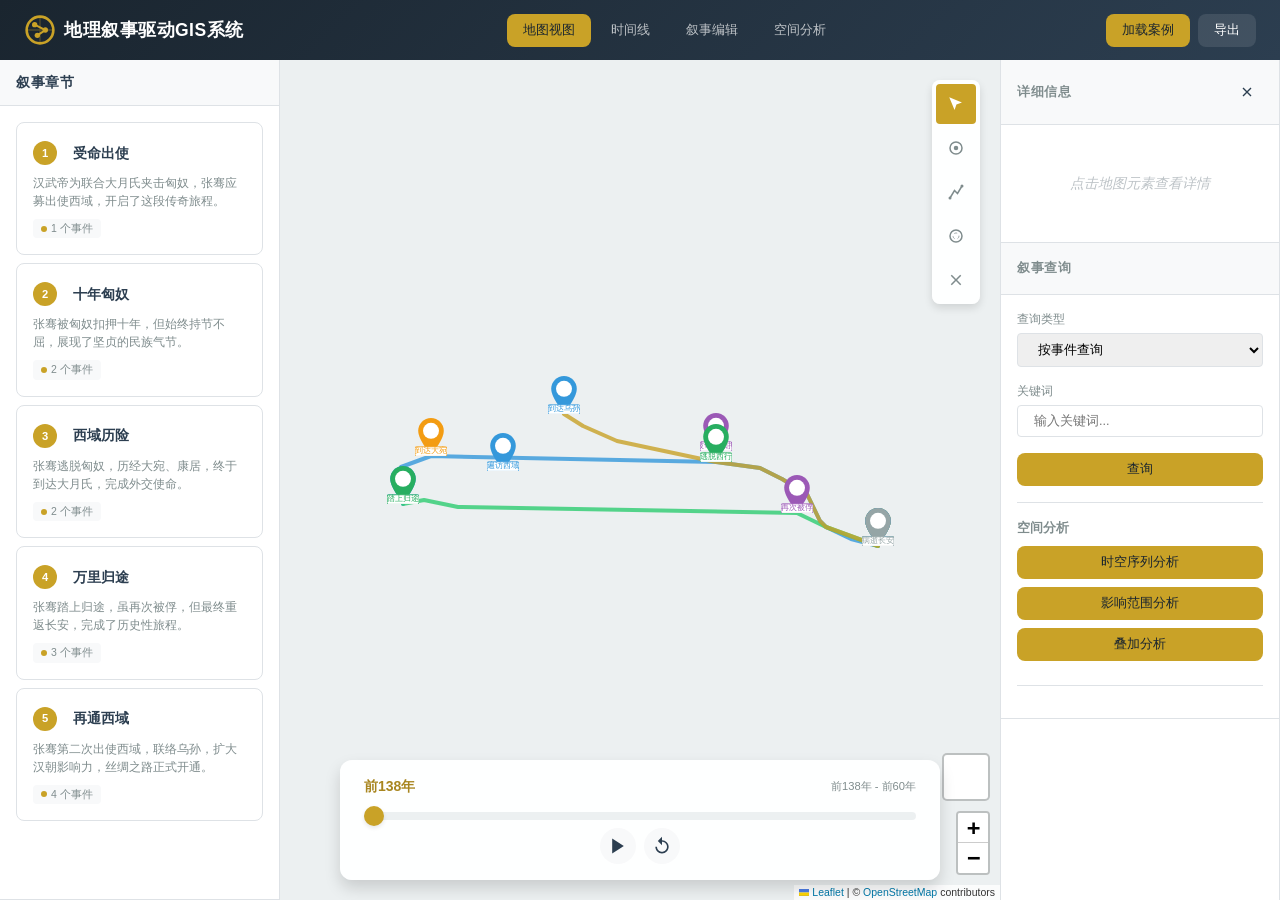
==== webgis/index.html @ 1bc46009 "Add files via upload" ====
<!DOCTYPE html>
<html lang="zh-CN">
<head>
    <meta charset="UTF-8">
    <meta name="viewport" content="width=device-width, initial-scale=1.0">
    <title>地理叙事驱动GIS系统 - 张骞出使西域</title>

    <!-- Leaflet CSS -->
    <link rel="stylesheet" href="lib/leaflet.css" />
    <link rel="stylesheet" href="https://unpkg.com/leaflet@1.9.4/dist/leaflet.css" onerror="this.onerror=null;this.href='lib/leaflet.css'" />

    <!-- 自定义样式 -->
    <link rel="stylesheet" href="css/main.css">
    <link rel="stylesheet" href="css/map.css">
    <link rel="stylesheet" href="css/timeline.css">
    <link rel="stylesheet" href="css/narrative.css">
</head>
<body>
    <!-- 顶部导航栏 -->
    <header class="header">
        <div class="logo">
            <svg class="logo-icon" viewBox="0 0 24 24" width="32" height="32">
                <circle cx="12" cy="12" r="10" fill="none" stroke="currentColor" stroke-width="2"/>
                <path d="M12 2 L12 22 M2 12 L22 12" stroke="currentColor" stroke-width="1" opacity="0.3"/>
                <circle cx="8" cy="8" r="2" fill="currentColor"/>
                <circle cx="16" cy="12" r="2" fill="currentColor"/>
                <circle cx="10" cy="16" r="2" fill="currentColor"/>
                <path d="M8 8 L16 12 L10 16" stroke="currentColor" stroke-width="1.5" fill="none"/>
            </svg>
            <h1>地理叙事驱动GIS系统</h1>
        </div>
        <nav class="nav-tabs">
            <button class="nav-tab active" data-view="map">地图视图</button>
            <button class="nav-tab" data-view="timeline">时间线</button>
            <button class="nav-tab" data-view="narrative">叙事编辑</button>
            <button class="nav-tab" data-view="analysis">空间分析</button>
        </nav>
        <div class="header-actions">
            <button id="btn-load-case" class="btn btn-primary">加载案例</button>
            <button id="btn-export" class="btn btn-secondary">导出</button>
        </div>
    </header>

    <!-- 主内容区 -->
    <main class="main-container">
        <!-- 左侧面板 - 仅显示章节 -->
        <aside class="sidebar sidebar-left" id="sidebar-left">
            <div class="panel chapter-panel">
                <div class="panel-header">
                    <h3>叙事章节</h3>
                </div>
                <div class="panel-body chapter-list-container">
                    <div id="chapter-list" class="chapter-list">
                        <!-- 章节列表将由JS动态生成 -->
                    </div>
                </div>
            </div>
        </aside>

        <!-- 中心 - 地图区域 -->
        <section class="map-container" id="map-container">
            <div id="map" class="map"></div>

            <!-- 时间滑块 -->
            <div class="time-slider-container" id="time-slider-container">
                <div class="time-slider-header">
                    <span class="time-label" id="time-current">前138年</span>
                    <span class="time-range">前138年 - 前60年</span>
                </div>
                <input type="range" id="time-slider" class="time-slider" min="0" max="100" value="0">
                <div class="time-controls">
                    <button id="btn-play" class="btn-icon" title="播放动画">
                        <svg viewBox="0 0 24 24" width="20" height="20">
                            <polygon points="5,3 19,12 5,21" fill="currentColor"/>
                        </svg>
                    </button>
                    <button id="btn-pause" class="btn-icon" title="暂停" style="display:none;">
                        <svg viewBox="0 0 24 24" width="20" height="20">
                            <rect x="6" y="4" width="4" height="16" fill="currentColor"/>
                            <rect x="14" y="4" width="4" height="16" fill="currentColor"/>
                        </svg>
                    </button>
                    <button id="btn-reset" class="btn-icon" title="重置">
                        <svg viewBox="0 0 24 24" width="20" height="20">
                            <path d="M12 5V1L7 6l5 5V7c3.31 0 6 2.69 6 6s-2.69 6-6 6-6-2.69-6-6H4c0 4.42 3.58 8 8 8s8-3.58 8-8-3.58-8-8-8z" fill="currentColor"/>
                        </svg>
                    </button>
                </div>
            </div>

            <!-- 地图工具栏 -->
            <div class="map-toolbar" id="map-toolbar">
                <button class="btn-tool active" data-tool="select" title="选择">
                    <svg viewBox="0 0 24 24" width="18" height="18">
                        <path d="M3 3l7.07 16.97 2.51-7.39 7.39-2.51L3 3z" fill="currentColor"/>
                    </svg>
                </button>
                <button class="btn-tool" data-tool="point" title="添加事件点">
                    <svg viewBox="0 0 24 24" width="18" height="18">
                        <circle cx="12" cy="12" r="8" fill="none" stroke="currentColor" stroke-width="2"/>
                        <circle cx="12" cy="12" r="3" fill="currentColor"/>
                    </svg>
                </button>
                <button class="btn-tool" data-tool="line" title="绘制路线">
                    <svg viewBox="0 0 24 24" width="18" height="18">
                        <path d="M4 20 L10 10 L14 14 L20 4" stroke="currentColor" stroke-width="2" fill="none"/>
                        <circle cx="4" cy="20" r="2" fill="currentColor"/>
                        <circle cx="20" cy="4" r="2" fill="currentColor"/>
                    </svg>
                </button>
                <button class="btn-tool" data-tool="buffer" title="缓冲区分析">
                    <svg viewBox="0 0 24 24" width="18" height="18">
                        <circle cx="12" cy="12" r="8" fill="none" stroke="currentColor" stroke-width="2"/>
                        <circle cx="12" cy="12" r="4" fill="none" stroke="currentColor" stroke-width="1" stroke-dasharray="4"/>
                    </svg>
                </button>
                <button class="btn-tool" id="btn-clear-buffers" title="清除缓冲区">
                    <svg viewBox="0 0 24 24" width="18" height="18">
                        <path d="M19 6.41L17.59 5 12 10.59 6.41 5 5 6.41 10.59 12 5 17.59 6.41 19 12 13.41 17.59 19 19 17.59 13.41 12z" fill="currentColor"/>
                    </svg>
                </button>
            </div>
        </section>

        <!-- 右侧面板 - 详情/属性 -->
        <aside class="sidebar sidebar-right" id="sidebar-right">
            <div class="panel" id="detail-panel">
                <div class="panel-header">
                    <h3 id="detail-title">详细信息</h3>
                    <button class="btn-icon" id="btn-close-detail">
                        <svg viewBox="0 0 24 24" width="16" height="16">
                            <path d="M18 6L6 18M6 6l12 12" stroke="currentColor" stroke-width="2"/>
                        </svg>
                    </button>
                </div>
                <div class="panel-body">
                    <div id="detail-content" class="detail-content">
                        <p class="placeholder-text">点击地图元素查看详情</p>
                    </div>
                </div>
            </div>

            <div class="panel" id="query-panel">
                <div class="panel-header">
                    <h3>叙事查询</h3>
                </div>
                <div class="panel-body">
                    <div class="query-form">
                        <div class="form-group">
                            <label>查询类型</label>
                            <select id="query-type" class="form-control">
                                <option value="event">按事件查询</option>
                                <option value="role">按角色查询</option>
                                <option value="time">按时间查询</option>
                                <option value="location">按地点查询</option>
                            </select>
                        </div>
                        <div class="form-group">
                            <label>关键词</label>
                            <input type="text" id="query-keyword" class="form-control" placeholder="输入关键词...">
                        </div>
                        <button id="btn-query" class="btn btn-primary btn-block">查询</button>
                    </div>

                    <div class="analysis-section">
                        <h4>空间分析</h4>
                        <button id="btn-spatiotemporal" class="btn btn-primary btn-block">时空序列分析</button>
                        <button id="btn-influence" class="btn btn-primary btn-block">影响范围分析</button>
                        <button id="btn-overlay" class="btn btn-primary btn-block">叠加分析</button>
                    </div>

                    <div id="query-results" class="query-results">
                        <!-- 查询结果将在这里显示 -->
                    </div>
                </div>
            </div>
        </aside>
    </main>

    <!-- 模态框 - 案例选择 -->
    <div class="modal" id="modal-case" style="display:none;">
        <div class="modal-overlay"></div>
        <div class="modal-content">
            <div class="modal-header">
                <h3>选择叙事案例</h3>
                <button class="btn-icon modal-close">&times;</button>
            </div>
            <div class="modal-body">
                <div class="case-list">
                    <div class="case-card" data-case="zhangqian">
                        <div class="case-icon">
                            <svg viewBox="0 0 64 64" width="64" height="64">
                                <circle cx="32" cy="32" r="28" fill="none" stroke="#c9a227" stroke-width="2"/>
                                <path d="M20 32 Q32 20 44 32 Q32 44 20 32" fill="none" stroke="#c9a227" stroke-width="2"/>
                                <circle cx="20" cy="32" r="4" fill="#c9a227"/>
                                <circle cx="44" cy="32" r="4" fill="#c9a227"/>
                                <path d="M20 32 L44 32" stroke="#c9a227" stroke-width="1.5" stroke-dasharray="4"/>
                            </svg>
                        </div>
                        <h4>张骞出使西域</h4>
                        <p>丝绸之路的开拓者，横跨欧亚的外交壮举</p>
                        <span class="case-time">前138年 - 前60年</span>
                    </div>
                    <div class="case-card" data-case="battle">
                        <div class="case-icon">
                            <svg viewBox="0 0 64 64" width="64" height="64">
                                <circle cx="32" cy="32" r="28" fill="none" stroke="#e74c3c" stroke-width="2"/>
                                <path d="M24 24 L40 40 M40 24 L24 40" stroke="#e74c3c" stroke-width="3"/>
                                <circle cx="32" cy="32" r="8" fill="none" stroke="#e74c3c" stroke-width="2"/>
                            </svg>
                        </div>
                        <h4>街亭之战</h4>
                        <p>三国时期关键战役，诸葛亮北伐的转折点</p>
                        <span class="case-time">228年</span>
                    </div>
                    <div class="case-card" data-case="poets">
                        <div class="case-icon">
                            <svg viewBox="0 0 64 64" width="64" height="64">
                                <circle cx="32" cy="32" r="28" fill="none" stroke="#3498db" stroke-width="2"/>
                                <path d="M20 44 Q32 20 44 44" fill="none" stroke="#3498db" stroke-width="2"/>
                                <circle cx="20" cy="44" r="4" fill="#3498db"/>
                                <circle cx="32" cy="20" r="4" fill="#3498db"/>
                                <circle cx="44" cy="44" r="4" fill="#3498db"/>
                            </svg>
                        </div>
                        <h4>诗人轨迹</h4>
                        <p>李白、白居易的人生旅程与创作地图</p>
                        <span class="case-time">唐代</span>
                    </div>
                </div>
            </div>
        </div>
    </div>

    <!-- 模态框 - 事件编辑 -->
    <div class="modal" id="modal-event" style="display:none;">
        <div class="modal-overlay"></div>
        <div class="modal-content">
            <div class="modal-header">
                <h3 id="event-modal-title">编辑事件</h3>
                <button class="btn-icon modal-close">&times;</button>
            </div>
            <div class="modal-body">
                <form id="event-form">
                    <input type="hidden" id="event-id">
                    <div class="form-group">
                        <label>事件名称 *</label>
                        <input type="text" id="event-name" class="form-control" required>
                    </div>
                    <div class="form-row">
                        <div class="form-group">
                            <label>开始时间</label>
                            <input type="text" id="event-time-start" class="form-control" placeholder="如：前138年">
                        </div>
                        <div class="form-group">
                            <label>结束时间</label>
                            <input type="text" id="event-time-end" class="form-control" placeholder="如：前129年">
                        </div>
                    </div>
                    <div class="form-group">
                        <label>地点名称</label>
                        <input type="text" id="event-location-name" class="form-control" placeholder="如：长安">
                    </div>
                    <div class="form-row">
                        <div class="form-group">
                            <label>经度</label>
                            <input type="number" id="event-lng" class="form-control" step="0.0001">
                        </div>
                        <div class="form-group">
                            <label>纬度</label>
                            <input type="number" id="event-lat" class="form-control" step="0.0001">
                        </div>
                    </div>
                    <div class="form-group">
                        <label>事件类型</label>
                        <select id="event-type" class="form-control">
                            <option value="departure">出发</option>
                            <option value="battle">战役</option>
                            <option value="diplomacy">外交</option>
                            <option value="captivity">扣押</option>
                            <option value="arrival">到达</option>
                            <option value="other">其他</option>
                        </select>
                    </div>
                    <div class="form-group">
                        <label>描述</label>
                        <textarea id="event-description" class="form-control" rows="3"></textarea>
                    </div>
                    <div class="form-group">
                        <label>关联角色</label>
                        <div id="event-roles" class="checkbox-group">
                            <!-- 角色复选框将动态生成 -->
                        </div>
                    </div>
                    <div class="form-actions">
                        <button type="button" class="btn btn-secondary modal-close">取消</button>
                        <button type="submit" class="btn btn-primary">保存</button>
                    </div>
                </form>
            </div>
        </div>
    </div>

    <!-- Leaflet JS -->
    <script src="lib/leaflet.js"></script>
    <script src="https://unpkg.com/leaflet@1.9.4/dist/leaflet.js" onerror="this.onerror=null;this.src='lib/leaflet.js'"></script>

    <!-- 应用脚本 -->
    <script src="js/data-model.js"></script>
    <script src="js/svg-symbols.js"></script>
    <script src="js/map.js"></script>
    <script src="js/timeline.js"></script>
    <script src="js/narrative.js"></script>
    <script src="js/spatial-analysis.js"></script>
    <script src="js/case-zhangqian.js"></script>
    <script src="js/app.js"></script>
</body>
</html>
---- webgis/lib/leaflet.css ----
/* required styles */

.leaflet-pane,
.leaflet-tile,
.leaflet-marker-icon,
.leaflet-marker-shadow,
.leaflet-tile-container,
.leaflet-pane > svg,
.leaflet-pane > canvas,
.leaflet-zoom-box,
.leaflet-image-layer,
.leaflet-layer {
	position: absolute;
	left: 0;
	top: 0;
	}
.leaflet-container {
	overflow: hidden;
	}
.leaflet-tile,
.leaflet-marker-icon,
.leaflet-marker-shadow {
	-webkit-user-select: none;
	   -moz-user-select: none;
	        user-select: none;
	  -webkit-user-drag: none;
	}
/* Prevents IE11 from highlighting tiles in blue */
.leaflet-tile::selection {
	background: transparent;
}
/* Safari renders non-retina tile on retina better with this, but Chrome is worse */
.leaflet-safari .leaflet-tile {
	image-rendering: -webkit-optimize-contrast;
	}
/* hack that prevents hw layers "stretching" when loading new tiles */
.leaflet-safari .leaflet-tile-container {
	width: 1600px;
	height: 1600px;
	-webkit-transform-origin: 0 0;
	}
.leaflet-marker-icon,
.leaflet-marker-shadow {
	display: block;
	}
/* .leaflet-container svg: reset svg max-width decleration shipped in Joomla! (joomla.org) 3.x */
/* .leaflet-container img: map is broken in FF if you have max-width: 100% on tiles */
.leaflet-container .leaflet-overlay-pane svg {
	max-width: none !important;
	max-height: none !important;
	}
.leaflet-container .leaflet-marker-pane img,
.leaflet-container .leaflet-shadow-pane img,
.leaflet-container .leaflet-tile-pane img,
.leaflet-container img.leaflet-image-layer,
.leaflet-container .leaflet-tile {
	max-width: none !important;
	max-height: none !important;
	width: auto;
	padding: 0;
	}

.leaflet-container img.leaflet-tile {
	/* See: https://bugs.chromium.org/p/chromium/issues/detail?id=600120 */
	mix-blend-mode: plus-lighter;
}

.leaflet-container.leaflet-touch-zoom {
	-ms-touch-action: pan-x pan-y;
	touch-action: pan-x pan-y;
	}
.leaflet-container.leaflet-touch-drag {
	-ms-touch-action: pinch-zoom;
	/* Fallback for FF which doesn't support pinch-zoom */
	touch-action: none;
	touch-action: pinch-zoom;
}
.leaflet-container.leaflet-touch-drag.leaflet-touch-zoom {
	-ms-touch-action: none;
	touch-action: none;
}
.leaflet-container {
	-webkit-tap-highlight-color: transparent;
}
.leaflet-container a {
	-webkit-tap-highlight-color: rgba(51, 181, 229, 0.4);
}
.leaflet-tile {
	filter: inherit;
	visibility: hidden;
	}
.leaflet-tile-loaded {
	visibility: inherit;
	}
.leaflet-zoom-box {
	width: 0;
	height: 0;
	-moz-box-sizing: border-box;
	     box-sizing: border-box;
	z-index: 800;
	}
/* workaround for https://bugzilla.mozilla.org/show_bug.cgi?id=888319 */
.leaflet-overlay-pane svg {
	-moz-user-select: none;
	}

.leaflet-pane         { z-index: 400; }

.leaflet-tile-pane    { z-index: 200; }
.leaflet-overlay-pane { z-index: 400; }
.leaflet-shadow-pane  { z-index: 500; }
.leaflet-marker-pane  { z-index: 600; }
.leaflet-tooltip-pane   { z-index: 650; }
.leaflet-popup-pane   { z-index: 700; }

.leaflet-map-pane canvas { z-index: 100; }
.leaflet-map-pane svg    { z-index: 200; }

.leaflet-vml-shape {
	width: 1px;
	height: 1px;
	}
.lvml {
	behavior: url(#default#VML);
	display: inline-block;
	position: absolute;
	}


/* control positioning */

.leaflet-control {
	position: relative;
	z-index: 800;
	pointer-events: visiblePainted; /* IE 9-10 doesn't have auto */
	pointer-events: auto;
	}
.leaflet-top,
.leaflet-bottom {
	position: absolute;
	z-index: 1000;
	pointer-events: none;
	}
.leaflet-top {
	top: 0;
	}
.leaflet-right {
	right: 0;
	}
.leaflet-bottom {
	bottom: 0;
	}
.leaflet-left {
	left: 0;
	}
.leaflet-control {
	float: left;
	clear: both;
	}
.leaflet-right .leaflet-control {
	float: right;
	}
.leaflet-top .leaflet-control {
	margin-top: 10px;
	}
.leaflet-bottom .leaflet-control {
	margin-bottom: 10px;
	}
.leaflet-left .leaflet-control {
	margin-left: 10px;
	}
.leaflet-right .leaflet-control {
	margin-right: 10px;
	}


/* zoom and fade animations */

.leaflet-fade-anim .leaflet-popup {
	opacity: 0;
	-webkit-transition: opacity 0.2s linear;
	   -moz-transition: opacity 0.2s linear;
	        transition: opacity 0.2s linear;
	}
.leaflet-fade-anim .leaflet-map-pane .leaflet-popup {
	opacity: 1;
	}
.leaflet-zoom-animated {
	-webkit-transform-origin: 0 0;
	    -ms-transform-origin: 0 0;
	        transform-origin: 0 0;
	}
svg.leaflet-zoom-animated {
	will-change: transform;
}

.leaflet-zoom-anim .leaflet-zoom-animated {
	-webkit-transition: -webkit-transform 0.25s cubic-bezier(0,0,0.25,1);
	   -moz-transition:    -moz-transform 0.25s cubic-bezier(0,0,0.25,1);
	        transition:         transform 0.25s cubic-bezier(0,0,0.25,1);
	}
.leaflet-zoom-anim .leaflet-tile,
.leaflet-pan-anim .leaflet-tile {
	-webkit-transition: none;
	   -moz-transition: none;
	        transition: none;
	}

.leaflet-zoom-anim .leaflet-zoom-hide {
	visibility: hidden;
	}


/* cursors */

.leaflet-interactive {
	cursor: pointer;
	}
.leaflet-grab {
	cursor: -webkit-grab;
	cursor:    -moz-grab;
	cursor:         grab;
	}
.leaflet-crosshair,
.leaflet-crosshair .leaflet-interactive {
	cursor: crosshair;
	}
.leaflet-popup-pane,
.leaflet-control {
	cursor: auto;
	}
.leaflet-dragging .leaflet-grab,
.leaflet-dragging .leaflet-grab .leaflet-interactive,
.leaflet-dragging .leaflet-marker-draggable {
	cursor: move;
	cursor: -webkit-grabbing;
	cursor:    -moz-grabbing;
	cursor:         grabbing;
	}

/* marker & overlays interactivity */
.leaflet-marker-icon,
.leaflet-marker-shadow,
.leaflet-image-layer,
.leaflet-pane > svg path,
.leaflet-tile-container {
	pointer-events: none;
	}

.leaflet-marker-icon.leaflet-interactive,
.leaflet-image-layer.leaflet-interactive,
.leaflet-pane > svg path.leaflet-interactive,
svg.leaflet-image-layer.leaflet-interactive path {
	pointer-events: visiblePainted; /* IE 9-10 doesn't have auto */
	pointer-events: auto;
	}

/* visual tweaks */

.leaflet-container {
	background: #ddd;
	outline-offset: 1px;
	}
.leaflet-container a {
	color: #0078A8;
	}
.leaflet-zoom-box {
	border: 2px dotted #38f;
	background: rgba(255,255,255,0.5);
	}


/* general typography */
.leaflet-container {
	font-family: "Helvetica Neue", Arial, Helvetica, sans-serif;
	font-size: 12px;
	font-size: 0.75rem;
	line-height: 1.5;
	}


/* general toolbar styles */

.leaflet-bar {
	box-shadow: 0 1px 5px rgba(0,0,0,0.65);
	border-radius: 4px;
	}
.leaflet-bar a {
	background-color: #fff;
	border-bottom: 1px solid #ccc;
	width: 26px;
	height: 26px;
	line-height: 26px;
	display: block;
	text-align: center;
	text-decoration: none;
	color: black;
	}
.leaflet-bar a,
.leaflet-control-layers-toggle {
	background-position: 50% 50%;
	background-repeat: no-repeat;
	display: block;
	}
.leaflet-bar a:hover,
.leaflet-bar a:focus {
	background-color: #f4f4f4;
	}
.leaflet-bar a:first-child {
	border-top-left-radius: 4px;
	border-top-right-radius: 4px;
	}
.leaflet-bar a:last-child {
	border-bottom-left-radius: 4px;
	border-bottom-right-radius: 4px;
	border-bottom: none;
	}
.leaflet-bar a.leaflet-disabled {
	cursor: default;
	background-color: #f4f4f4;
	color: #bbb;
	}

.leaflet-touch .leaflet-bar a {
	width: 30px;
	height: 30px;
	line-height: 30px;
	}
.leaflet-touch .leaflet-bar a:first-child {
	border-top-left-radius: 2px;
	border-top-right-radius: 2px;
	}
.leaflet-touch .leaflet-bar a:last-child {
	border-bottom-left-radius: 2px;
	border-bottom-right-radius: 2px;
	}

/* zoom control */

.leaflet-control-zoom-in,
.leaflet-control-zoom-out {
	font: bold 18px 'Lucida Console', Monaco, monospace;
	text-indent: 1px;
	}

.leaflet-touch .leaflet-control-zoom-in, .leaflet-touch .leaflet-control-zoom-out  {
	font-size: 22px;
	}


/* layers control */

.leaflet-control-layers {
	box-shadow: 0 1px 5px rgba(0,0,0,0.4);
	background: #fff;
	border-radius: 5px;
	}
.leaflet-control-layers-toggle {
	background-image: url(images/layers.png);
	width: 36px;
	height: 36px;
	}
.leaflet-retina .leaflet-control-layers-toggle {
	background-image: url(images/layers-2x.png);
	background-size: 26px 26px;
	}
.leaflet-touch .leaflet-control-layers-toggle {
	width: 44px;
	height: 44px;
	}
.leaflet-control-layers .leaflet-control-layers-list,
.leaflet-control-layers-expanded .leaflet-control-layers-toggle {
	display: none;
	}
.leaflet-control-layers-expanded .leaflet-control-layers-list {
	display: block;
	position: relative;
	}
.leaflet-control-layers-expanded {
	padding: 6px 10px 6px 6px;
	color: #333;
	background: #fff;
	}
.leaflet-control-layers-scrollbar {
	overflow-y: scroll;
	overflow-x: hidden;
	padding-right: 5px;
	}
.leaflet-control-layers-selector {
	margin-top: 2px;
	position: relative;
	top: 1px;
	}
.leaflet-control-layers label {
	display: block;
	font-size: 13px;
	font-size: 1.08333em;
	}
.leaflet-control-layers-separator {
	height: 0;
	border-top: 1px solid #ddd;
	margin: 5px -10px 5px -6px;
	}

/* Default icon URLs */
.leaflet-default-icon-path { /* used only in path-guessing heuristic, see L.Icon.Default */
	background-image: url(images/marker-icon.png);
	}


/* attribution and scale controls */

.leaflet-container .leaflet-control-attribution {
	background: #fff;
	background: rgba(255, 255, 255, 0.8);
	margin: 0;
	}
.leaflet-control-attribution,
.leaflet-control-scale-line {
	padding: 0 5px;
	color: #333;
	line-height: 1.4;
	}
.leaflet-control-attribution a {
	text-decoration: none;
	}
.leaflet-control-attribution a:hover,
.leaflet-control-attribution a:focus {
	text-decoration: underline;
	}
.leaflet-attribution-flag {
	display: inline !important;
	vertical-align: baseline !important;
	width: 1em;
	height: 0.6669em;
	}
.leaflet-left .leaflet-control-scale {
	margin-left: 5px;
	}
.leaflet-bottom .leaflet-control-scale {
	margin-bottom: 5px;
	}
.leaflet-control-scale-line {
	border: 2px solid #777;
	border-top: none;
	line-height: 1.1;
	padding: 2px 5px 1px;
	white-space: nowrap;
	-moz-box-sizing: border-box;
	     box-sizing: border-box;
	background: rgba(255, 255, 255, 0.8);
	text-shadow: 1px 1px #fff;
	}
.leaflet-control-scale-line:not(:first-child) {
	border-top: 2px solid #777;
	border-bottom: none;
	margin-top: -2px;
	}
.leaflet-control-scale-line:not(:first-child):not(:last-child) {
	border-bottom: 2px solid #777;
	}

.leaflet-touch .leaflet-control-attribution,
.leaflet-touch .leaflet-control-layers,
.leaflet-touch .leaflet-bar {
	box-shadow: none;
	}
.leaflet-touch .leaflet-control-layers,
.leaflet-touch .leaflet-bar {
	border: 2px solid rgba(0,0,0,0.2);
	background-clip: padding-box;
	}


/* popup */

.leaflet-popup {
	position: absolute;
	text-align: center;
	margin-bottom: 20px;
	}
.leaflet-popup-content-wrapper {
	padding: 1px;
	text-align: left;
	border-radius: 12px;
	}
.leaflet-popup-content {
	margin: 13px 24px 13px 20px;
	line-height: 1.3;
	font-size: 13px;
	font-size: 1.08333em;
	min-height: 1px;
	}
.leaflet-popup-content p {
	margin: 17px 0;
	margin: 1.3em 0;
	}
.leaflet-popup-tip-container {
	width: 40px;
	height: 20px;
	position: absolute;
	left: 50%;
	margin-top: -1px;
	margin-left: -20px;
	overflow: hidden;
	pointer-events: none;
	}
.leaflet-popup-tip {
	width: 17px;
	height: 17px;
	padding: 1px;

	margin: -10px auto 0;
	pointer-events: auto;

	-webkit-transform: rotate(45deg);
	   -moz-transform: rotate(45deg);
	    -ms-transform: rotate(45deg);
	        transform: rotate(45deg);
	}
.leaflet-popup-content-wrapper,
.leaflet-popup-tip {
	background: white;
	color: #333;
	box-shadow: 0 3px 14px rgba(0,0,0,0.4);
	}
.leaflet-container a.leaflet-popup-close-button {
	position: absolute;
	top: 0;
	right: 0;
	border: none;
	text-align: center;
	width: 24px;
	height: 24px;
	font: 16px/24px Tahoma, Verdana, sans-serif;
	color: #757575;
	text-decoration: none;
	background: transparent;
	}
.leaflet-container a.leaflet-popup-close-button:hover,
.leaflet-container a.leaflet-popup-close-button:focus {
	color: #585858;
	}
.leaflet-popup-scrolled {
	overflow: auto;
	}

.leaflet-oldie .leaflet-popup-content-wrapper {
	-ms-zoom: 1;
	}
.leaflet-oldie .leaflet-popup-tip {
	width: 24px;
	margin: 0 auto;

	-ms-filter: "progid:DXImageTransform.Microsoft.Matrix(M11=0.70710678, M12=0.70710678, M21=-0.70710678, M22=0.70710678)";
	filter: progid:DXImageTransform.Microsoft.Matrix(M11=0.70710678, M12=0.70710678, M21=-0.70710678, M22=0.70710678);
	}

.leaflet-oldie .leaflet-control-zoom,
.leaflet-oldie .leaflet-control-layers,
.leaflet-oldie .leaflet-popup-content-wrapper,
.leaflet-oldie .leaflet-popup-tip {
	border: 1px solid #999;
	}


/* div icon */

.leaflet-div-icon {
	background: #fff;
	border: 1px solid #666;
	}


/* Tooltip */
/* Base styles for the element that has a tooltip */
.leaflet-tooltip {
	position: absolute;
	padding: 6px;
	background-color: #fff;
	border: 1px solid #fff;
	border-radius: 3px;
	color: #222;
	white-space: nowrap;
	-webkit-user-select: none;
	-moz-user-select: none;
	-ms-user-select: none;
	user-select: none;
	pointer-events: none;
	box-shadow: 0 1px 3px rgba(0,0,0,0.4);
	}
.leaflet-tooltip.leaflet-interactive {
	cursor: pointer;
	pointer-events: auto;
	}
.leaflet-tooltip-top:before,
.leaflet-tooltip-bottom:before,
.leaflet-tooltip-left:before,
.leaflet-tooltip-right:before {
	position: absolute;
	pointer-events: none;
	border: 6px solid transparent;
	background: transparent;
	content: "";
	}

/* Directions */

.leaflet-tooltip-bottom {
	margin-top: 6px;
}
.leaflet-tooltip-top {
	margin-top: -6px;
}
.leaflet-tooltip-bottom:before,
.leaflet-tooltip-top:before {
	left: 50%;
	margin-left: -6px;
	}
.leaflet-tooltip-top:before {
	bottom: 0;
	margin-bottom: -12px;
	border-top-color: #fff;
	}
.leaflet-tooltip-bottom:before {
	top: 0;
	margin-top: -12px;
	margin-left: -6px;
	border-bottom-color: #fff;
	}
.leaflet-tooltip-left {
	margin-left: -6px;
}
.leaflet-tooltip-right {
	margin-left: 6px;
}
.leaflet-tooltip-left:before,
.leaflet-tooltip-right:before {
	top: 50%;
	margin-top: -6px;
	}
.leaflet-tooltip-left:before {
	right: 0;
	margin-right: -12px;
	border-left-color: #fff;
	}
.leaflet-tooltip-right:before {
	left: 0;
	margin-left: -12px;
	border-right-color: #fff;
	}

/* Printing */

@media print {
	/* Prevent printers from removing background-images of controls. */
	.leaflet-control {
		-webkit-print-color-adjust: exact;
		print-color-adjust: exact;
		}
	}
---- webgis/lib/leaflet.css ----
/* required styles */

.leaflet-pane,
.leaflet-tile,
.leaflet-marker-icon,
.leaflet-marker-shadow,
.leaflet-tile-container,
.leaflet-pane > svg,
.leaflet-pane > canvas,
.leaflet-zoom-box,
.leaflet-image-layer,
.leaflet-layer {
	position: absolute;
	left: 0;
	top: 0;
	}
.leaflet-container {
	overflow: hidden;
	}
.leaflet-tile,
.leaflet-marker-icon,
.leaflet-marker-shadow {
	-webkit-user-select: none;
	   -moz-user-select: none;
	        user-select: none;
	  -webkit-user-drag: none;
	}
/* Prevents IE11 from highlighting tiles in blue */
.leaflet-tile::selection {
	background: transparent;
}
/* Safari renders non-retina tile on retina better with this, but Chrome is worse */
.leaflet-safari .leaflet-tile {
	image-rendering: -webkit-optimize-contrast;
	}
/* hack that prevents hw layers "stretching" when loading new tiles */
.leaflet-safari .leaflet-tile-container {
	width: 1600px;
	height: 1600px;
	-webkit-transform-origin: 0 0;
	}
.leaflet-marker-icon,
.leaflet-marker-shadow {
	display: block;
	}
/* .leaflet-container svg: reset svg max-width decleration shipped in Joomla! (joomla.org) 3.x */
/* .leaflet-container img: map is broken in FF if you have max-width: 100% on tiles */
.leaflet-container .leaflet-overlay-pane svg {
	max-width: none !important;
	max-height: none !important;
	}
.leaflet-container .leaflet-marker-pane img,
.leaflet-container .leaflet-shadow-pane img,
.leaflet-container .leaflet-tile-pane img,
.leaflet-container img.leaflet-image-layer,
.leaflet-container .leaflet-tile {
	max-width: none !important;
	max-height: none !important;
	width: auto;
	padding: 0;
	}

.leaflet-container img.leaflet-tile {
	/* See: https://bugs.chromium.org/p/chromium/issues/detail?id=600120 */
	mix-blend-mode: plus-lighter;
}

.leaflet-container.leaflet-touch-zoom {
	-ms-touch-action: pan-x pan-y;
	touch-action: pan-x pan-y;
	}
.leaflet-container.leaflet-touch-drag {
	-ms-touch-action: pinch-zoom;
	/* Fallback for FF which doesn't support pinch-zoom */
	touch-action: none;
	touch-action: pinch-zoom;
}
.leaflet-container.leaflet-touch-drag.leaflet-touch-zoom {
	-ms-touch-action: none;
	touch-action: none;
}
.leaflet-container {
	-webkit-tap-highlight-color: transparent;
}
.leaflet-container a {
	-webkit-tap-highlight-color: rgba(51, 181, 229, 0.4);
}
.leaflet-tile {
	filter: inherit;
	visibility: hidden;
	}
.leaflet-tile-loaded {
	visibility: inherit;
	}
.leaflet-zoom-box {
	width: 0;
	height: 0;
	-moz-box-sizing: border-box;
	     box-sizing: border-box;
	z-index: 800;
	}
/* workaround for https://bugzilla.mozilla.org/show_bug.cgi?id=888319 */
.leaflet-overlay-pane svg {
	-moz-user-select: none;
	}

.leaflet-pane         { z-index: 400; }

.leaflet-tile-pane    { z-index: 200; }
.leaflet-overlay-pane { z-index: 400; }
.leaflet-shadow-pane  { z-index: 500; }
.leaflet-marker-pane  { z-index: 600; }
.leaflet-tooltip-pane   { z-index: 650; }
.leaflet-popup-pane   { z-index: 700; }

.leaflet-map-pane canvas { z-index: 100; }
.leaflet-map-pane svg    { z-index: 200; }

.leaflet-vml-shape {
	width: 1px;
	height: 1px;
	}
.lvml {
	behavior: url(#default#VML);
	display: inline-block;
	position: absolute;
	}


/* control positioning */

.leaflet-control {
	position: relative;
	z-index: 800;
	pointer-events: visiblePainted; /* IE 9-10 doesn't have auto */
	pointer-events: auto;
	}
.leaflet-top,
.leaflet-bottom {
	position: absolute;
	z-index: 1000;
	pointer-events: none;
	}
.leaflet-top {
	top: 0;
	}
.leaflet-right {
	right: 0;
	}
.leaflet-bottom {
	bottom: 0;
	}
.leaflet-left {
	left: 0;
	}
.leaflet-control {
	float: left;
	clear: both;
	}
.leaflet-right .leaflet-control {
	float: right;
	}
.leaflet-top .leaflet-control {
	margin-top: 10px;
	}
.leaflet-bottom .leaflet-control {
	margin-bottom: 10px;
	}
.leaflet-left .leaflet-control {
	margin-left: 10px;
	}
.leaflet-right .leaflet-control {
	margin-right: 10px;
	}


/* zoom and fade animations */

.leaflet-fade-anim .leaflet-popup {
	opacity: 0;
	-webkit-transition: opacity 0.2s linear;
	   -moz-transition: opacity 0.2s linear;
	        transition: opacity 0.2s linear;
	}
.leaflet-fade-anim .leaflet-map-pane .leaflet-popup {
	opacity: 1;
	}
.leaflet-zoom-animated {
	-webkit-transform-origin: 0 0;
	    -ms-transform-origin: 0 0;
	        transform-origin: 0 0;
	}
svg.leaflet-zoom-animated {
	will-change: transform;
}

.leaflet-zoom-anim .leaflet-zoom-animated {
	-webkit-transition: -webkit-transform 0.25s cubic-bezier(0,0,0.25,1);
	   -moz-transition:    -moz-transform 0.25s cubic-bezier(0,0,0.25,1);
	        transition:         transform 0.25s cubic-bezier(0,0,0.25,1);
	}
.leaflet-zoom-anim .leaflet-tile,
.leaflet-pan-anim .leaflet-tile {
	-webkit-transition: none;
	   -moz-transition: none;
	        transition: none;
	}

.leaflet-zoom-anim .leaflet-zoom-hide {
	visibility: hidden;
	}


/* cursors */

.leaflet-interactive {
	cursor: pointer;
	}
.leaflet-grab {
	cursor: -webkit-grab;
	cursor:    -moz-grab;
	cursor:         grab;
	}
.leaflet-crosshair,
.leaflet-crosshair .leaflet-interactive {
	cursor: crosshair;
	}
.leaflet-popup-pane,
.leaflet-control {
	cursor: auto;
	}
.leaflet-dragging .leaflet-grab,
.leaflet-dragging .leaflet-grab .leaflet-interactive,
.leaflet-dragging .leaflet-marker-draggable {
	cursor: move;
	cursor: -webkit-grabbing;
	cursor:    -moz-grabbing;
	cursor:         grabbing;
	}

/* marker & overlays interactivity */
.leaflet-marker-icon,
.leaflet-marker-shadow,
.leaflet-image-layer,
.leaflet-pane > svg path,
.leaflet-tile-container {
	pointer-events: none;
	}

.leaflet-marker-icon.leaflet-interactive,
.leaflet-image-layer.leaflet-interactive,
.leaflet-pane > svg path.leaflet-interactive,
svg.leaflet-image-layer.leaflet-interactive path {
	pointer-events: visiblePainted; /* IE 9-10 doesn't have auto */
	pointer-events: auto;
	}

/* visual tweaks */

.leaflet-container {
	background: #ddd;
	outline-offset: 1px;
	}
.leaflet-container a {
	color: #0078A8;
	}
.leaflet-zoom-box {
	border: 2px dotted #38f;
	background: rgba(255,255,255,0.5);
	}


/* general typography */
.leaflet-container {
	font-family: "Helvetica Neue", Arial, Helvetica, sans-serif;
	font-size: 12px;
	font-size: 0.75rem;
	line-height: 1.5;
	}


/* general toolbar styles */

.leaflet-bar {
	box-shadow: 0 1px 5px rgba(0,0,0,0.65);
	border-radius: 4px;
	}
.leaflet-bar a {
	background-color: #fff;
	border-bottom: 1px solid #ccc;
	width: 26px;
	height: 26px;
	line-height: 26px;
	display: block;
	text-align: center;
	text-decoration: none;
	color: black;
	}
.leaflet-bar a,
.leaflet-control-layers-toggle {
	background-position: 50% 50%;
	background-repeat: no-repeat;
	display: block;
	}
.leaflet-bar a:hover,
.leaflet-bar a:focus {
	background-color: #f4f4f4;
	}
.leaflet-bar a:first-child {
	border-top-left-radius: 4px;
	border-top-right-radius: 4px;
	}
.leaflet-bar a:last-child {
	border-bottom-left-radius: 4px;
	border-bottom-right-radius: 4px;
	border-bottom: none;
	}
.leaflet-bar a.leaflet-disabled {
	cursor: default;
	background-color: #f4f4f4;
	color: #bbb;
	}

.leaflet-touch .leaflet-bar a {
	width: 30px;
	height: 30px;
	line-height: 30px;
	}
.leaflet-touch .leaflet-bar a:first-child {
	border-top-left-radius: 2px;
	border-top-right-radius: 2px;
	}
.leaflet-touch .leaflet-bar a:last-child {
	border-bottom-left-radius: 2px;
	border-bottom-right-radius: 2px;
	}

/* zoom control */

.leaflet-control-zoom-in,
.leaflet-control-zoom-out {
	font: bold 18px 'Lucida Console', Monaco, monospace;
	text-indent: 1px;
	}

.leaflet-touch .leaflet-control-zoom-in, .leaflet-touch .leaflet-control-zoom-out  {
	font-size: 22px;
	}


/* layers control */

.leaflet-control-layers {
	box-shadow: 0 1px 5px rgba(0,0,0,0.4);
	background: #fff;
	border-radius: 5px;
	}
.leaflet-control-layers-toggle {
	background-image: url(images/layers.png);
	width: 36px;
	height: 36px;
	}
.leaflet-retina .leaflet-control-layers-toggle {
	background-image: url(images/layers-2x.png);
	background-size: 26px 26px;
	}
.leaflet-touch .leaflet-control-layers-toggle {
	width: 44px;
	height: 44px;
	}
.leaflet-control-layers .leaflet-control-layers-list,
.leaflet-control-layers-expanded .leaflet-control-layers-toggle {
	display: none;
	}
.leaflet-control-layers-expanded .leaflet-control-layers-list {
	display: block;
	position: relative;
	}
.leaflet-control-layers-expanded {
	padding: 6px 10px 6px 6px;
	color: #333;
	background: #fff;
	}
.leaflet-control-layers-scrollbar {
	overflow-y: scroll;
	overflow-x: hidden;
	padding-right: 5px;
	}
.leaflet-control-layers-selector {
	margin-top: 2px;
	position: relative;
	top: 1px;
	}
.leaflet-control-layers label {
	display: block;
	font-size: 13px;
	font-size: 1.08333em;
	}
.leaflet-control-layers-separator {
	height: 0;
	border-top: 1px solid #ddd;
	margin: 5px -10px 5px -6px;
	}

/* Default icon URLs */
.leaflet-default-icon-path { /* used only in path-guessing heuristic, see L.Icon.Default */
	background-image: url(images/marker-icon.png);
	}


/* attribution and scale controls */

.leaflet-container .leaflet-control-attribution {
	background: #fff;
	background: rgba(255, 255, 255, 0.8);
	margin: 0;
	}
.leaflet-control-attribution,
.leaflet-control-scale-line {
	padding: 0 5px;
	color: #333;
	line-height: 1.4;
	}
.leaflet-control-attribution a {
	text-decoration: none;
	}
.leaflet-control-attribution a:hover,
.leaflet-control-attribution a:focus {
	text-decoration: underline;
	}
.leaflet-attribution-flag {
	display: inline !important;
	vertical-align: baseline !important;
	width: 1em;
	height: 0.6669em;
	}
.leaflet-left .leaflet-control-scale {
	margin-left: 5px;
	}
.leaflet-bottom .leaflet-control-scale {
	margin-bottom: 5px;
	}
.leaflet-control-scale-line {
	border: 2px solid #777;
	border-top: none;
	line-height: 1.1;
	padding: 2px 5px 1px;
	white-space: nowrap;
	-moz-box-sizing: border-box;
	     box-sizing: border-box;
	background: rgba(255, 255, 255, 0.8);
	text-shadow: 1px 1px #fff;
	}
.leaflet-control-scale-line:not(:first-child) {
	border-top: 2px solid #777;
	border-bottom: none;
	margin-top: -2px;
	}
.leaflet-control-scale-line:not(:first-child):not(:last-child) {
	border-bottom: 2px solid #777;
	}

.leaflet-touch .leaflet-control-attribution,
.leaflet-touch .leaflet-control-layers,
.leaflet-touch .leaflet-bar {
	box-shadow: none;
	}
.leaflet-touch .leaflet-control-layers,
.leaflet-touch .leaflet-bar {
	border: 2px solid rgba(0,0,0,0.2);
	background-clip: padding-box;
	}


/* popup */

.leaflet-popup {
	position: absolute;
	text-align: center;
	margin-bottom: 20px;
	}
.leaflet-popup-content-wrapper {
	padding: 1px;
	text-align: left;
	border-radius: 12px;
	}
.leaflet-popup-content {
	margin: 13px 24px 13px 20px;
	line-height: 1.3;
	font-size: 13px;
	font-size: 1.08333em;
	min-height: 1px;
	}
.leaflet-popup-content p {
	margin: 17px 0;
	margin: 1.3em 0;
	}
.leaflet-popup-tip-container {
	width: 40px;
	height: 20px;
	position: absolute;
	left: 50%;
	margin-top: -1px;
	margin-left: -20px;
	overflow: hidden;
	pointer-events: none;
	}
.leaflet-popup-tip {
	width: 17px;
	height: 17px;
	padding: 1px;

	margin: -10px auto 0;
	pointer-events: auto;

	-webkit-transform: rotate(45deg);
	   -moz-transform: rotate(45deg);
	    -ms-transform: rotate(45deg);
	        transform: rotate(45deg);
	}
.leaflet-popup-content-wrapper,
.leaflet-popup-tip {
	background: white;
	color: #333;
	box-shadow: 0 3px 14px rgba(0,0,0,0.4);
	}
.leaflet-container a.leaflet-popup-close-button {
	position: absolute;
	top: 0;
	right: 0;
	border: none;
	text-align: center;
	width: 24px;
	height: 24px;
	font: 16px/24px Tahoma, Verdana, sans-serif;
	color: #757575;
	text-decoration: none;
	background: transparent;
	}
.leaflet-container a.leaflet-popup-close-button:hover,
.leaflet-container a.leaflet-popup-close-button:focus {
	color: #585858;
	}
.leaflet-popup-scrolled {
	overflow: auto;
	}

.leaflet-oldie .leaflet-popup-content-wrapper {
	-ms-zoom: 1;
	}
.leaflet-oldie .leaflet-popup-tip {
	width: 24px;
	margin: 0 auto;

	-ms-filter: "progid:DXImageTransform.Microsoft.Matrix(M11=0.70710678, M12=0.70710678, M21=-0.70710678, M22=0.70710678)";
	filter: progid:DXImageTransform.Microsoft.Matrix(M11=0.70710678, M12=0.70710678, M21=-0.70710678, M22=0.70710678);
	}

.leaflet-oldie .leaflet-control-zoom,
.leaflet-oldie .leaflet-control-layers,
.leaflet-oldie .leaflet-popup-content-wrapper,
.leaflet-oldie .leaflet-popup-tip {
	border: 1px solid #999;
	}


/* div icon */

.leaflet-div-icon {
	background: #fff;
	border: 1px solid #666;
	}


/* Tooltip */
/* Base styles for the element that has a tooltip */
.leaflet-tooltip {
	position: absolute;
	padding: 6px;
	background-color: #fff;
	border: 1px solid #fff;
	border-radius: 3px;
	color: #222;
	white-space: nowrap;
	-webkit-user-select: none;
	-moz-user-select: none;
	-ms-user-select: none;
	user-select: none;
	pointer-events: none;
	box-shadow: 0 1px 3px rgba(0,0,0,0.4);
	}
.leaflet-tooltip.leaflet-interactive {
	cursor: pointer;
	pointer-events: auto;
	}
.leaflet-tooltip-top:before,
.leaflet-tooltip-bottom:before,
.leaflet-tooltip-left:before,
.leaflet-tooltip-right:before {
	position: absolute;
	pointer-events: none;
	border: 6px solid transparent;
	background: transparent;
	content: "";
	}

/* Directions */

.leaflet-tooltip-bottom {
	margin-top: 6px;
}
.leaflet-tooltip-top {
	margin-top: -6px;
}
.leaflet-tooltip-bottom:before,
.leaflet-tooltip-top:before {
	left: 50%;
	margin-left: -6px;
	}
.leaflet-tooltip-top:before {
	bottom: 0;
	margin-bottom: -12px;
	border-top-color: #fff;
	}
.leaflet-tooltip-bottom:before {
	top: 0;
	margin-top: -12px;
	margin-left: -6px;
	border-bottom-color: #fff;
	}
.leaflet-tooltip-left {
	margin-left: -6px;
}
.leaflet-tooltip-right {
	margin-left: 6px;
}
.leaflet-tooltip-left:before,
.leaflet-tooltip-right:before {
	top: 50%;
	margin-top: -6px;
	}
.leaflet-tooltip-left:before {
	right: 0;
	margin-right: -12px;
	border-left-color: #fff;
	}
.leaflet-tooltip-right:before {
	left: 0;
	margin-left: -12px;
	border-right-color: #fff;
	}

/* Printing */

@media print {
	/* Prevent printers from removing background-images of controls. */
	.leaflet-control {
		-webkit-print-color-adjust: exact;
		print-color-adjust: exact;
		}
	}
---- webgis/css/main.css ----
/* 主样式表 */
:root {
    /* 颜色主题 */
    --primary-color: #c9a227;
    --primary-dark: #a88620;
    --primary-light: #e5c84e;
    --secondary-color: #2c3e50;
    --secondary-dark: #1a252f;
    --accent-color: #e74c3c;
    --success-color: #27ae60;
    --warning-color: #f39c12;
    --info-color: #3498db;

    /* 中性色 */
    --text-primary: #2c3e50;
    --text-secondary: #7f8c8d;
    --text-muted: #bdc3c7;
    --bg-primary: #ffffff;
    --bg-secondary: #f8f9fa;
    --bg-tertiary: #ecf0f1;
    --border-color: #dee2e6;

    /* 间距 */
    --spacing-xs: 4px;
    --spacing-sm: 8px;
    --spacing-md: 16px;
    --spacing-lg: 24px;
    --spacing-xl: 32px;

    /* 阴影 */
    --shadow-sm: 0 2px 4px rgba(0,0,0,0.1);
    --shadow-md: 0 4px 8px rgba(0,0,0,0.12);
    --shadow-lg: 0 8px 16px rgba(0,0,0,0.15);

    /* 圆角 */
    --radius-sm: 4px;
    --radius-md: 8px;
    --radius-lg: 12px;

    /* 过渡 */
    --transition-fast: 150ms ease;
    --transition-normal: 300ms ease;
}

/* 重置样式 */
*, *::before, *::after {
    box-sizing: border-box;
    margin: 0;
    padding: 0;
}

html, body {
    height: 100%;
    font-family: 'Segoe UI', 'Microsoft YaHei', sans-serif;
    font-size: 14px;
    line-height: 1.5;
    color: var(--text-primary);
    background: var(--bg-secondary);
    overflow: hidden;
}

/* 头部样式 */
.header {
    display: flex;
    align-items: center;
    justify-content: space-between;
    height: 60px;
    padding: 0 var(--spacing-lg);
    background: linear-gradient(135deg, var(--secondary-dark) 0%, var(--secondary-color) 100%);
    color: white;
    box-shadow: var(--shadow-md);
    z-index: 1000;
}

.logo {
    display: flex;
    align-items: center;
    gap: var(--spacing-sm);
}

.logo-icon {
    color: var(--primary-color);
}

.logo h1 {
    font-size: 1.25rem;
    font-weight: 600;
    letter-spacing: 0.5px;
}

/* 导航标签 */
.nav-tabs {
    display: flex;
    gap: var(--spacing-xs);
}

.nav-tab {
    padding: var(--spacing-sm) var(--spacing-md);
    background: transparent;
    border: none;
    border-radius: var(--radius-md);
    color: rgba(255,255,255,0.7);
    font-size: 0.9rem;
    cursor: pointer;
    transition: var(--transition-fast);
}

.nav-tab:hover {
    background: rgba(255,255,255,0.1);
    color: white;
}

.nav-tab.active {
    background: var(--primary-color);
    color: var(--secondary-dark);
}

/* 头部操作按钮 */
.header-actions {
    display: flex;
    gap: var(--spacing-sm);
}

/* 按钮样式 */
.btn {
    display: inline-flex;
    align-items: center;
    justify-content: center;
    gap: var(--spacing-xs);
    padding: var(--spacing-sm) var(--spacing-md);
    border: none;
    border-radius: var(--radius-md);
    font-size: 0.9rem;
    font-weight: 500;
    cursor: pointer;
    transition: var(--transition-fast);
}

.btn-primary {
    background: var(--primary-color);
    color: var(--secondary-dark);
}

.btn-primary:hover {
    background: var(--primary-light);
}

.btn-secondary {
    background: rgba(255,255,255,0.1);
    color: white;
}

.btn-secondary:hover {
    background: rgba(255,255,255,0.2);
}

.btn-icon {
    display: inline-flex;
    align-items: center;
    justify-content: center;
    width: 32px;
    height: 32px;
    padding: 0;
    background: transparent;
    border: none;
    border-radius: var(--radius-sm);
    color: inherit;
    cursor: pointer;
    transition: var(--transition-fast);
}

.btn-icon:hover {
    background: rgba(255,255,255,0.1);
}

/* 主内容容器 */
.main-container {
    display: flex;
    height: calc(100vh - 60px);
    overflow: hidden;
}

/* 侧边栏 */
.sidebar {
    width: 280px;
    background: var(--bg-primary);
    border-right: 1px solid var(--border-color);
    display: flex;
    flex-direction: column;
    overflow: hidden;
    flex-shrink: 0;
}

.sidebar-left {
    border-right: 1px solid var(--border-color);
}

.sidebar-right {
    border-left: 1px solid var(--border-color);
}

/* 章节面板 - 占满整个左侧栏 */
.chapter-panel {
    height: 100%;
    display: flex;
    flex-direction: column;
}

.chapter-panel .panel-header {
    padding: 12px 16px;
    background: var(--bg-secondary);
    border-bottom: 1px solid var(--border-color);
}

.chapter-panel .panel-header h3 {
    margin: 0;
    font-size: 14px;
    font-weight: 600;
    color: var(--text-primary);
}

.chapter-list-container {
    flex: 1;
    overflow-y: auto;
    padding: 12px;
}

/* 章节列表样式 */
.chapter-list {
    display: flex;
    flex-direction: column;
    gap: 10px;
}

.chapter-item {
    padding: 12px;
    background: white;
    border: 1px solid var(--border-color);
    border-radius: 8px;
    cursor: pointer;
    transition: all 0.2s;
}

.chapter-item:hover {
    border-color: var(--primary-color);
    box-shadow: 0 2px 8px rgba(0,0,0,0.08);
}

.chapter-item.active {
    border-color: var(--primary-color);
    background: rgba(201, 162, 39, 0.05);
    box-shadow: 0 2px 8px rgba(201, 162, 39, 0.15);
}

.chapter-header {
    display: flex;
    align-items: center;
    gap: 8px;
    margin-bottom: 6px;
}

.chapter-order {
    width: 24px;
    height: 24px;
    display: flex;
    align-items: center;
    justify-content: center;
    background: var(--primary-color);
    color: white;
    border-radius: 50%;
    font-size: 12px;
    font-weight: 600;
    flex-shrink: 0;
}

.chapter-title {
    flex: 1;
    font-size: 14px;
    font-weight: 600;
    color: var(--text-primary);
}

.chapter-actions {
    display: flex;
    gap: 4px;
    opacity: 0;
    transition: opacity 0.2s;
}

.chapter-item:hover .chapter-actions {
    opacity: 1;
}

.chapter-description {
    font-size: 12px;
    color: var(--text-secondary);
    line-height: 1.5;
    margin-bottom: 6px;
}

.chapter-events {
    display: flex;
    flex-wrap: wrap;
    gap: 4px;
}

.chapter-event-tag {
    display: inline-flex;
    align-items: center;
    gap: 4px;
    padding: 2px 8px;
    background: var(--bg-secondary);
    border-radius: 4px;
    font-size: 11px;
    color: var(--text-secondary);
}

.chapter-event-tag::before {
    content: '';
    width: 6px;
    height: 6px;
    background: var(--primary-color);
    border-radius: 50%;
}

/* 滚动条样式 */
.chapter-list-container::-webkit-scrollbar {
    width: 6px;
}

.chapter-list-container::-webkit-scrollbar-track {
    background: var(--bg-secondary);
    border-radius: 3px;
}

.chapter-list-container::-webkit-scrollbar-thumb {
    background: var(--text-muted);
    border-radius: 3px;
}

.chapter-list-container::-webkit-scrollbar-thumb:hover {
    background: var(--text-secondary);
}

/* 空状态 */
.empty-state {
    text-align: center;
    padding: 20px;
    color: var(--text-muted);
}

.empty-state svg {
    width: 48px;
    height: 48px;
    margin-bottom: 12px;
    opacity: 0.5;
}

.empty-state h4 {
    font-size: 14px;
    margin-bottom: 8px;
    color: var(--text-secondary);
}

.empty-state p {
    font-size: 12px;
}

/* 章节列表中的按钮样式 */
.chapter-list .btn-icon {
    width: 28px;
    height: 28px;
    display: flex;
    align-items: center;
    justify-content: center;
    border: none;
    background: transparent;
    border-radius: 4px;
    cursor: pointer;
    color: var(--text-secondary);
    transition: all 0.2s;
}

.chapter-list .btn-icon:hover {
    background: var(--bg-secondary);
    color: var(--primary-color);
}

/* 面板样式 */
.panel {
    display: flex;
    flex-direction: column;
    border-bottom: 1px solid var(--border-color);
    overflow: hidden;
}

.panel-header {
    display: flex;
    align-items: center;
    justify-content: space-between;
    padding: var(--spacing-md);
    background: var(--bg-secondary);
    border-bottom: 1px solid var(--border-color);
    flex-shrink: 0;
}

.panel-header h3 {
    font-size: 0.9rem;
    font-weight: 600;
    color: var(--text-secondary);
    text-transform: uppercase;
    letter-spacing: 0.5px;
}

.panel-body {
    flex: 1;
    padding: var(--spacing-md);
    overflow-y: auto;
    min-height: 0;
}

/* 表单样式 */
.form-group {
    margin-bottom: var(--spacing-md);
}

.form-group label {
    display: block;
    margin-bottom: var(--spacing-xs);
    font-size: 0.85rem;
    font-weight: 500;
    color: var(--text-secondary);
}

.form-control {
    width: 100%;
    padding: var(--spacing-sm) var(--spacing-md);
    border: 1px solid var(--border-color);
    border-radius: var(--radius-sm);
    font-size: 0.9rem;
    transition: var(--transition-fast);
}

.form-control:focus {
    outline: none;
    border-color: var(--primary-color);
    box-shadow: 0 0 0 3px rgba(201, 162, 39, 0.1);
}

.form-row {
    display: flex;
    gap: var(--spacing-md);
}

.form-row .form-group {
    flex: 1;
}

/* 查询表单 */
.query-form {
    padding-bottom: var(--spacing-md);
    border-bottom: 1px solid var(--border-color);
    margin-bottom: var(--spacing-md);
}

/* 分析部分 */
.analysis-section {
    padding-bottom: var(--spacing-md);
    border-bottom: 1px solid var(--border-color);
    margin-bottom: var(--spacing-md);
}

.analysis-section h4 {
    font-size: 0.9rem;
    color: var(--text-secondary);
    margin-bottom: var(--spacing-sm);
}

.analysis-section .btn {
    margin-bottom: var(--spacing-sm);
}

.btn-block {
    width: 100%;
}

.query-results {
    max-height: 400px;
    overflow-y: auto;
}

.analysis-result {
    padding: var(--spacing-md);
    background: var(--bg-secondary);
    border-radius: var(--radius-md);
}

.analysis-result h4 {
    margin-bottom: var(--spacing-sm);
    color: var(--primary-dark);
}

.analysis-result .stats p {
    margin: var(--spacing-xs) 0;
    font-size: 0.9rem;
}

.query-result-item {
    padding: var(--spacing-sm);
    border: 1px solid var(--border-color);
    border-radius: var(--radius-sm);
    margin-bottom: var(--spacing-sm);
    cursor: pointer;
    transition: var(--transition-fast);
}

.query-result-item:hover {
    border-color: var(--primary-color);
    background: rgba(201, 162, 39, 0.05);
}

.query-result-item h4 {
    font-size: 0.9rem;
    margin-bottom: var(--spacing-xs);
}

.query-result-item p {
    font-size: 0.8rem;
    color: var(--text-secondary);
}

/* 占位符文本 */
.placeholder-text {
    text-align: center;
    color: var(--text-muted);
    font-style: italic;
    padding: var(--spacing-xl);
}

/* 模态框 */
.modal {
    position: fixed;
    top: 0;
    left: 0;
    right: 0;
    bottom: 0;
    display: flex;
    align-items: center;
    justify-content: center;
    z-index: 2000;
}

.modal-overlay {
    position: absolute;
    top: 0;
    left: 0;
    right: 0;
    bottom: 0;
    background: rgba(0,0,0,0.5);
}

.modal-content {
    position: relative;
    width: 90%;
    max-width: 800px;
    max-height: 90vh;
    background: var(--bg-primary);
    border-radius: var(--radius-lg);
    box-shadow: var(--shadow-lg);
    overflow: hidden;
}

.modal-header {
    display: flex;
    align-items: center;
    justify-content: space-between;
    padding: var(--spacing-lg);
    border-bottom: 1px solid var(--border-color);
}

.modal-header h3 {
    font-size: 1.25rem;
    font-weight: 600;
}

.modal-body {
    padding: var(--spacing-lg);
    overflow-y: auto;
    max-height: calc(90vh - 120px);
}

.modal-close {
    width: 32px;
    height: 32px;
    font-size: 1.5rem;
    line-height: 1;
}

/* 案例卡片 */
.case-list {
    display: grid;
    grid-template-columns: repeat(auto-fit, minmax(200px, 1fr));
    gap: var(--spacing-lg);
}

.case-card {
    padding: var(--spacing-lg);
    border: 2px solid var(--border-color);
    border-radius: var(--radius-md);
    text-align: center;
    cursor: pointer;
    transition: var(--transition-normal);
}

.case-card:hover {
    border-color: var(--primary-color);
    box-shadow: var(--shadow-md);
}

.case-icon {
    margin-bottom: var(--spacing-md);
}

.case-card h4 {
    font-size: 1.1rem;
    margin-bottom: var(--spacing-sm);
}

.case-card p {
    font-size: 0.85rem;
    color: var(--text-secondary);
    margin-bottom: var(--spacing-sm);
}

.case-time {
    display: inline-block;
    padding: var(--spacing-xs) var(--spacing-sm);
    background: var(--bg-tertiary);
    border-radius: var(--radius-sm);
    font-size: 0.75rem;
    color: var(--text-secondary);
}

/* 滚动条样式 */
::-webkit-scrollbar {
    width: 8px;
    height: 8px;
}

::-webkit-scrollbar-track {
    background: var(--bg-tertiary);
}

::-webkit-scrollbar-thumb {
    background: var(--text-muted);
    border-radius: 4px;
}

::-webkit-scrollbar-thumb:hover {
    background: var(--text-secondary);
}
---- webgis/css/map.css ----
/* 地图相关样式 */
.map-container {
    flex: 1;
    position: relative;
    overflow: hidden;
    min-width: 0; /* 防止flex子元素溢出 */
}

.map {
    position: absolute;
    top: 0;
    left: 0;
    right: 0;
    bottom: 0;
    background: var(--bg-tertiary);
    z-index: 1;
}

/* 时间滑块容器 */
.time-slider-container {
    position: absolute;
    bottom: 20px;
    left: 50%;
    transform: translateX(-50%);
    width: 600px;
    max-width: calc(100% - 40px);
    background: rgba(255, 255, 255, 0.95);
    border-radius: var(--radius-lg);
    padding: var(--spacing-md) var(--spacing-lg);
    box-shadow: var(--shadow-lg);
    z-index: 1000;
}

.time-slider-header {
    display: flex;
    justify-content: space-between;
    align-items: center;
    margin-bottom: var(--spacing-sm);
}

.time-label {
    font-size: 1rem;
    font-weight: 600;
    color: var(--primary-dark);
}

.time-range {
    font-size: 0.8rem;
    color: var(--text-secondary);
}

.time-slider {
    width: 100%;
    height: 8px;
    -webkit-appearance: none;
    background: linear-gradient(to right, var(--primary-color) 0%, var(--bg-tertiary) 0%);
    border-radius: 4px;
    outline: none;
    margin-bottom: var(--spacing-sm);
}

.time-slider::-webkit-slider-thumb {
    -webkit-appearance: none;
    width: 20px;
    height: 20px;
    background: var(--primary-color);
    border-radius: 50%;
    cursor: pointer;
    box-shadow: var(--shadow-sm);
    transition: transform var(--transition-fast);
}

.time-slider::-webkit-slider-thumb:hover {
    transform: scale(1.2);
}

.time-controls {
    display: flex;
    justify-content: center;
    gap: var(--spacing-sm);
}

.time-controls .btn-icon {
    width: 36px;
    height: 36px;
    background: var(--bg-secondary);
    color: var(--text-primary);
    border-radius: 50%;
}

.time-controls .btn-icon:hover {
    background: var(--primary-color);
    color: white;
}

/* 地图工具栏 */
.map-toolbar {
    position: absolute;
    top: 20px;
    right: 20px;
    display: flex;
    flex-direction: column;
    gap: var(--spacing-xs);
    background: rgba(255, 255, 255, 0.95);
    border-radius: var(--radius-md);
    padding: var(--spacing-xs);
    box-shadow: var(--shadow-md);
    z-index: 1000;
}

.btn-tool {
    width: 40px;
    height: 40px;
    display: flex;
    align-items: center;
    justify-content: center;
    background: transparent;
    border: none;
    border-radius: var(--radius-sm);
    color: var(--text-secondary);
    cursor: pointer;
    transition: var(--transition-fast);
}

.btn-tool:hover {
    background: var(--bg-secondary);
    color: var(--text-primary);
}

.btn-tool.active {
    background: var(--primary-color);
    color: white;
}

/* 自定义地图标记样式 */
.custom-marker {
    display: flex;
    align-items: center;
    justify-content: center;
    width: 40px;
    height: 40px;
    border-radius: 50%;
    background: var(--primary-color);
    color: white;
    font-weight: bold;
    box-shadow: var(--shadow-md);
    border: 3px solid white;
    transition: transform var(--transition-fast);
}

.custom-marker:hover {
    transform: scale(1.2);
}

.custom-marker.departure { background: var(--success-color); }
.custom-marker.battle { background: var(--accent-color); }
.custom-marker.diplomacy { background: var(--info-color); }
.custom-marker.captivity { background: #9b59b6; }
.custom-marker.arrival { background: var(--warning-color); }

/* 路径动画样式 */
.animated-path {
    stroke-dasharray: 1000;
    stroke-dashoffset: 1000;
    animation: dash 30s linear forwards;
}

@keyframes dash {
    to {
        stroke-dashoffset: 0;
    }
}

/* 地图弹出窗口样式 */
.leaflet-popup-content-wrapper {
    border-radius: var(--radius-md);
    box-shadow: var(--shadow-lg);
}

.leaflet-popup-content {
    margin: var(--spacing-md);
    font-size: 0.9rem;
}

.leaflet-popup-content h4 {
    color: var(--primary-dark);
    margin-bottom: var(--spacing-sm);
}

.leaflet-popup-content p {
    color: var(--text-secondary);
    margin-bottom: var(--spacing-xs);
}

/* 地图覆盖层 */
.map-overlay {
    position: absolute;
    top: 0;
    left: 0;
    right: 0;
    bottom: 0;
    background: rgba(0, 0, 0, 0.5);
    display: flex;
    align-items: center;
    justify-content: center;
    z-index: 1001;
}

.map-loading {
    padding: var(--spacing-lg) var(--spacing-xl);
    background: white;
    border-radius: var(--radius-md);
    text-align: center;
}

.map-loading .spinner {
    width: 40px;
    height: 40px;
    border: 3px solid var(--bg-tertiary);
    border-top-color: var(--primary-color);
    border-radius: 50%;
    animation: spin 1s linear infinite;
    margin: 0 auto var(--spacing-md);
}

@keyframes spin {
    to { transform: rotate(360deg); }
}

/* 响应式适配 */
@media (max-width: 1200px) {
    .sidebar {
        width: 280px;
    }
}

@media (max-width: 992px) {
    .sidebar-right {
        display: none;
    }

    .time-slider-container {
        width: 500px;
    }
}

@media (max-width: 768px) {
    .sidebar-left {
        display: none;
    }

    .time-slider-container {
        width: calc(100% - 40px);
    }

    .map-toolbar {
        top: auto;
        bottom: 100px;
        right: 10px;
        flex-direction: row;
    }
}
---- webgis/css/timeline.css ----
/* 时间线样式 */
.timeline-container {
    padding: var(--spacing-lg);
    background: var(--bg-primary);
}

.timeline {
    position: relative;
    padding: var(--spacing-lg) 0;
}

.timeline::before {
    content: '';
    position: absolute;
    left: 50%;
    top: 0;
    bottom: 0;
    width: 4px;
    background: linear-gradient(to bottom, var(--primary-color), var(--secondary-color));
    transform: translateX(-50%);
    border-radius: 2px;
}

.timeline-item {
    position: relative;
    width: 50%;
    padding: var(--spacing-md);
    margin-bottom: var(--spacing-lg);
}

.timeline-item:nth-child(odd) {
    left: 0;
    padding-right: var(--spacing-xl);
    text-align: right;
}

.timeline-item:nth-child(even) {
    left: 50%;
    padding-left: var(--spacing-xl);
}

.timeline-item::before {
    content: '';
    position: absolute;
    top: 20px;
    width: 20px;
    height: 20px;
    background: var(--primary-color);
    border: 4px solid white;
    border-radius: 50%;
    box-shadow: var(--shadow-sm);
    z-index: 1;
}

.timeline-item:nth-child(odd)::before {
    right: -10px;
}

.timeline-item:nth-child(even)::before {
    left: -10px;
}

.timeline-item.active::before {
    background: var(--accent-color);
    transform: scale(1.3);
}

.timeline-content {
    background: white;
    padding: var(--spacing-md);
    border-radius: var(--radius-md);
    box-shadow: var(--shadow-sm);
    border: 1px solid var(--border-color);
    transition: var(--transition-normal);
}

.timeline-content:hover {
    box-shadow: var(--shadow-md);
    transform: translateY(-2px);
}

.timeline-date {
    display: inline-block;
    padding: var(--spacing-xs) var(--spacing-sm);
    background: var(--primary-color);
    color: white;
    border-radius: var(--radius-sm);
    font-size: 0.8rem;
    font-weight: 600;
    margin-bottom: var(--spacing-sm);
}

.timeline-title {
    font-size: 1.1rem;
    font-weight: 600;
    color: var(--text-primary);
    margin-bottom: var(--spacing-sm);
}

.timeline-description {
    font-size: 0.9rem;
    color: var(--text-secondary);
    line-height: 1.6;
}

.timeline-location {
    display: flex;
    align-items: center;
    gap: var(--spacing-xs);
    margin-top: var(--spacing-sm);
    font-size: 0.85rem;
    color: var(--text-secondary);
}

.timeline-location svg {
    color: var(--primary-color);
}

/* 连接线 */
.timeline-connector {
    position: absolute;
    top: 30px;
    width: 30px;
    height: 2px;
    background: var(--border-color);
}

.timeline-item:nth-child(odd) .timeline-connector {
    right: -30px;
}

.timeline-item:nth-child(even) .timeline-connector {
    left: -30px;
}

/* 时间线头部 */
.timeline-header {
    text-align: center;
    margin-bottom: var(--spacing-xl);
}

.timeline-header h2 {
    font-size: 1.5rem;
    color: var(--text-primary);
    margin-bottom: var(--spacing-sm);
}

.timeline-header p {
    color: var(--text-secondary);
}

/* 筛选控件 */
.timeline-filters {
    display: flex;
    justify-content: center;
    gap: var(--spacing-sm);
    margin-bottom: var(--spacing-lg);
    flex-wrap: wrap;
}

.filter-btn {
    padding: var(--spacing-xs) var(--spacing-md);
    background: var(--bg-secondary);
    border: 1px solid var(--border-color);
    border-radius: var(--radius-md);
    font-size: 0.85rem;
    cursor: pointer;
    transition: var(--transition-fast);
}

.filter-btn:hover {
    border-color: var(--primary-color);
}

.filter-btn.active {
    background: var(--primary-color);
    color: white;
    border-color: var(--primary-color);
}

/* 事件类型标签 */
.event-tag {
    display: inline-block;
    padding: 2px 8px;
    border-radius: 4px;
    font-size: 0.75rem;
    font-weight: 500;
    margin-left: var(--spacing-sm);
}

.event-tag.departure { background: #d4edda; color: #155724; }
.event-tag.battle { background: #f8d7da; color: #721c24; }
.event-tag.diplomacy { background: #d1ecf1; color: #0c5460; }
.event-tag.captivity { background: #e2d5f1; color: #563d7c; }
.event-tag.arrival { background: #fff3cd; color: #856404; }

/* 时间线动画 */
.timeline-item {
    opacity: 0;
    transform: translateX(-20px);
    animation: fadeInLeft 0.5s ease forwards;
}

.timeline-item:nth-child(even) {
    transform: translateX(20px);
    animation: fadeInRight 0.5s ease forwards;
}

@keyframes fadeInLeft {
    to {
        opacity: 1;
        transform: translateX(0);
    }
}

@keyframes fadeInRight {
    to {
        opacity: 1;
        transform: translateX(0);
    }
}

/* 响应式适配 */
@media (max-width: 768px) {
    .timeline::before {
        left: 20px;
    }

    .timeline-item {
        width: 100%;
        padding-left: 50px !important;
        padding-right: 0 !important;
        text-align: left !important;
    }

    .timeline-item:nth-child(even) {
        left: 0;
    }

    .timeline-item::before {
        left: 10px !important;
        right: auto !important;
    }

    .timeline-connector {
        left: 30px !important;
        right: auto !important;
    }
}
---- webgis/css/narrative.css ----
/* 叙事编辑器样式 */
.narrative-editor {
    padding: var(--spacing-md);
}

/* 章节列表 */
.chapter-list {
    display: flex;
    flex-direction: column;
    gap: var(--spacing-sm);
}

.chapter-item {
    padding: var(--spacing-md);
    background: white;
    border: 1px solid var(--border-color);
    border-radius: var(--radius-md);
    cursor: pointer;
    transition: var(--transition-fast);
}

.chapter-item:hover {
    border-color: var(--primary-color);
    box-shadow: var(--shadow-sm);
}

.chapter-item.active {
    border-color: var(--primary-color);
    background: rgba(201, 162, 39, 0.05);
}

.chapter-header {
    display: flex;
    align-items: center;
    justify-content: space-between;
    margin-bottom: var(--spacing-sm);
}

.chapter-order {
    width: 24px;
    height: 24px;
    display: flex;
    align-items: center;
    justify-content: center;
    background: var(--primary-color);
    color: white;
    border-radius: 50%;
    font-size: 0.8rem;
    font-weight: 600;
}

.chapter-title {
    flex: 1;
    margin-left: var(--spacing-sm);
    font-weight: 600;
    color: var(--text-primary);
}

.chapter-actions {
    display: flex;
    gap: var(--spacing-xs);
}

.chapter-description {
    font-size: 0.85rem;
    color: var(--text-secondary);
    line-height: 1.5;
}

.chapter-events {
    display: flex;
    flex-wrap: wrap;
    gap: var(--spacing-xs);
    margin-top: var(--spacing-sm);
}

.chapter-event-tag {
    display: inline-flex;
    align-items: center;
    gap: 4px;
    padding: 2px 8px;
    background: var(--bg-secondary);
    border-radius: var(--radius-sm);
    font-size: 0.75rem;
    color: var(--text-secondary);
}

.chapter-event-tag::before {
    content: '';
    width: 6px;
    height: 6px;
    background: var(--primary-color);
    border-radius: 50%;
}

/* 叙事流视图 */
.narrative-flow {
    position: relative;
    padding: var(--spacing-md) 0;
}

.narrative-flow::before {
    content: '';
    position: absolute;
    left: 50%;
    top: 0;
    bottom: 0;
    width: 2px;
    background: var(--border-color);
    transform: translateX(-50%);
}

.narrative-node {
    position: relative;
    display: flex;
    align-items: flex-start;
    margin-bottom: var(--spacing-lg);
}

.narrative-node:nth-child(odd) {
    flex-direction: row;
}

.narrative-node:nth-child(even) {
    flex-direction: row-reverse;
}

.narrative-node-content {
    width: 45%;
    padding: var(--spacing-md);
    background: white;
    border-radius: var(--radius-md);
    box-shadow: var(--shadow-sm);
    border: 1px solid var(--border-color);
}

.narrative-node:nth-child(odd) .narrative-node-content {
    margin-right: auto;
    text-align: right;
}

.narrative-node:nth-child(even) .narrative-node-content {
    margin-left: auto;
    text-align: left;
}

.narrative-node-marker {
    position: absolute;
    left: 50%;
    transform: translateX(-50%);
    width: 40px;
    height: 40px;
    display: flex;
    align-items: center;
    justify-content: center;
    background: var(--primary-color);
    color: white;
    border-radius: 50%;
    border: 4px solid white;
    box-shadow: var(--shadow-sm);
    z-index: 1;
}

.narrative-node-title {
    font-size: 1rem;
    font-weight: 600;
    color: var(--text-primary);
    margin-bottom: var(--spacing-sm);
}

.narrative-node-description {
    font-size: 0.85rem;
    color: var(--text-secondary);
    line-height: 1.6;
}

.narrative-node-meta {
    display: flex;
    gap: var(--spacing-md);
    margin-top: var(--spacing-sm);
    font-size: 0.8rem;
    color: var(--text-muted);
}

/* 叙事详情面板 */
.narrative-detail {
    padding: var(--spacing-lg);
}

.narrative-detail-header {
    text-align: center;
    padding-bottom: var(--spacing-lg);
    border-bottom: 1px solid var(--border-color);
    margin-bottom: var(--spacing-lg);
}

.narrative-detail-title {
    font-size: 1.5rem;
    color: var(--text-primary);
    margin-bottom: var(--spacing-sm);
}

.narrative-detail-subtitle {
    color: var(--text-secondary);
}

.narrative-detail-section {
    margin-bottom: var(--spacing-lg);
}

.narrative-detail-section h4 {
    font-size: 1rem;
    color: var(--text-primary);
    margin-bottom: var(--spacing-sm);
    padding-bottom: var(--spacing-xs);
    border-bottom: 2px solid var(--primary-color);
    display: inline-block;
}

.narrative-detail-text {
    font-size: 0.95rem;
    line-height: 1.8;
    color: var(--text-secondary);
}

/* 角色列表 */
.role-list {
    display: flex;
    flex-wrap: wrap;
    gap: var(--spacing-sm);
}

.role-item {
    display: flex;
    align-items: center;
    gap: var(--spacing-sm);
    padding: var(--spacing-sm) var(--spacing-md);
    background: var(--bg-secondary);
    border-radius: var(--radius-md);
    border: 1px solid var(--border-color);
}

.role-icon {
    width: 32px;
    height: 32px;
    display: flex;
    align-items: center;
    justify-content: center;
    background: var(--primary-color);
    color: white;
    border-radius: 50%;
}

.role-name {
    font-weight: 500;
    color: var(--text-primary);
}

.role-type {
    font-size: 0.75rem;
    color: var(--text-secondary);
}

/* 空状态 */
.empty-state {
    text-align: center;
    padding: var(--spacing-xl);
    color: var(--text-muted);
}

.empty-state svg {
    width: 64px;
    height: 64px;
    margin-bottom: var(--spacing-md);
    opacity: 0.5;
}

.empty-state h4 {
    font-size: 1rem;
    margin-bottom: var(--spacing-sm);
    color: var(--text-secondary);
}

.empty-state p {
    font-size: 0.85rem;
}

/* 叙事工具栏 */
.narrative-toolbar {
    display: flex;
    justify-content: space-between;
    align-items: center;
    padding: var(--spacing-md);
    background: var(--bg-secondary);
    border-radius: var(--radius-md);
    margin-bottom: var(--spacing-md);
}

.narrative-toolbar-left {
    display: flex;
    gap: var(--spacing-sm);
}

.narrative-toolbar-right {
    display: flex;
    gap: var(--spacing-sm);
}

/* 拖拽排序 */
.chapter-item.dragging {
    opacity: 0.5;
    border-style: dashed;
}

.chapter-item.drag-over {
    border-color: var(--primary-color);
    background: rgba(201, 162, 39, 0.1);
}

/* 叙事统计 */
.narrative-stats {
    display: grid;
    grid-template-columns: repeat(3, 1fr);
    gap: var(--spacing-md);
    padding: var(--spacing-md);
    background: var(--bg-secondary);
    border-radius: var(--radius-md);
    margin-bottom: var(--spacing-md);
}

.stat-item {
    text-align: center;
}

.stat-value {
    font-size: 1.5rem;
    font-weight: 600;
    color: var(--primary-dark);
}

.stat-label {
    font-size: 0.8rem;
    color: var(--text-secondary);
}

/* 响应式适配 */
@media (max-width: 768px) {
    .narrative-node:nth-child(odd),
    .narrative-node:nth-child(even) {
        flex-direction: column;
        align-items: center;
    }

    .narrative-node-content {
        width: 100%;
        text-align: left !important;
    }

    .narrative-flow::before {
        left: 20px;
    }

    .narrative-node-marker {
        left: 20px;
    }

    .narrative-stats {
        grid-template-columns: 1fr;
    }
}
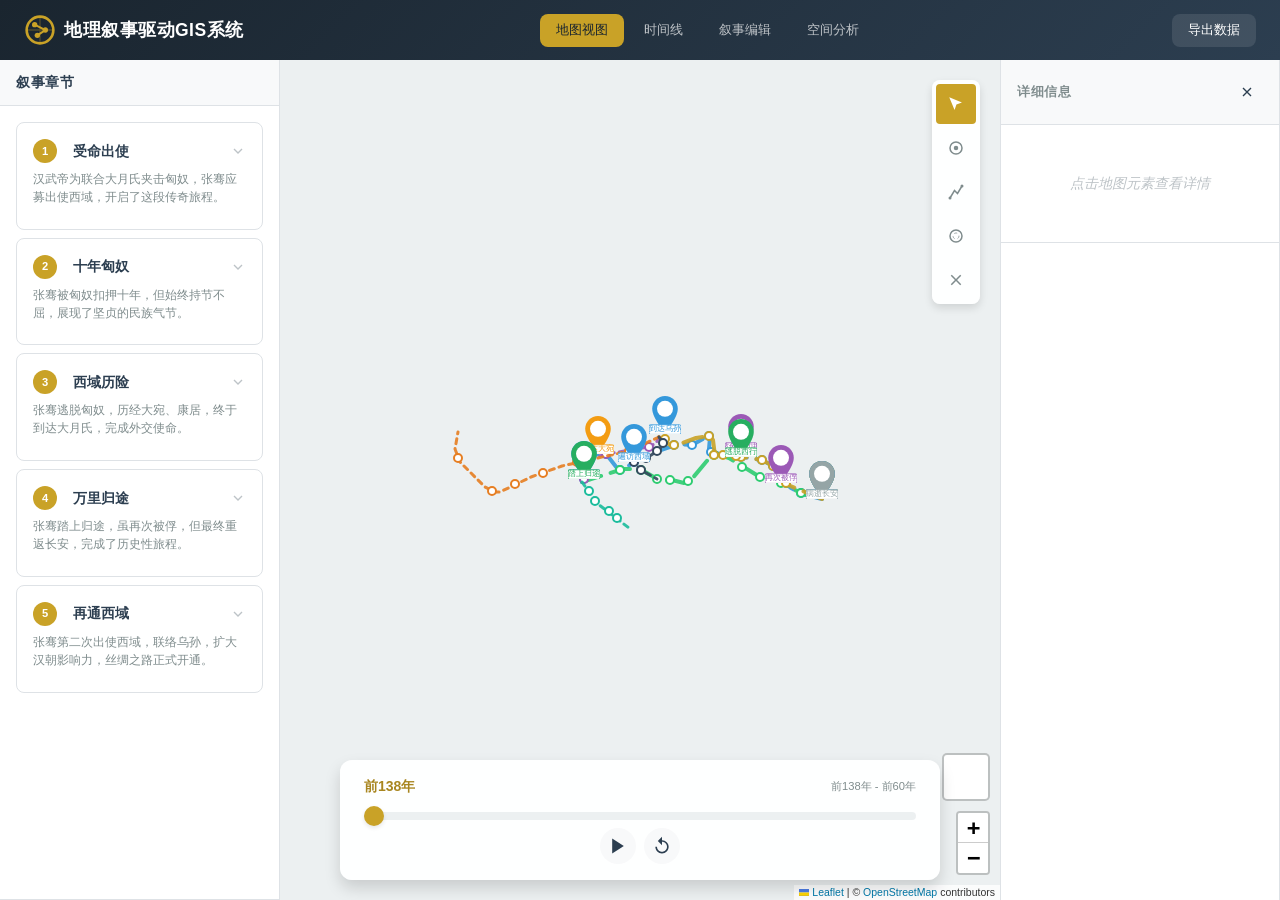
==== commit d0eb2237: "Add files via upload" ====
--- a/webgis/index.html
+++ b/webgis/index.html
@@ -36,8 +36,7 @@
             <button class="nav-tab" data-view="analysis">空间分析</button>
         </nav>
         <div class="header-actions">
-            <button id="btn-load-case" class="btn btn-primary">加载案例</button>
-            <button id="btn-export" class="btn btn-secondary">导出</button>
+            <button id="btn-export" class="btn btn-secondary">导出数据</button>
         </div>
     </header>
 
@@ -140,7 +139,7 @@
                 </div>
             </div>
 
-            <div class="panel" id="query-panel">
+            <div class="panel" id="query-panel" style="display:none;">
                 <div class="panel-header">
                     <h3>叙事查询</h3>
                 </div>
@@ -151,7 +150,6 @@
                             <select id="query-type" class="form-control">
                                 <option value="event">按事件查询</option>
                                 <option value="role">按角色查询</option>
-                                <option value="time">按时间查询</option>
                                 <option value="location">按地点查询</option>
                             </select>
                         </div>
@@ -161,76 +159,29 @@
                         </div>
                         <button id="btn-query" class="btn btn-primary btn-block">查询</button>
                     </div>
-
+                    <div id="query-results" class="query-results">
+                        <!-- 查询结果将在这里显示 -->
+                    </div>
+                </div>
+            </div>
+
+            <div class="panel" id="analysis-panel" style="display:none;">
+                <div class="panel-header">
+                    <h3>空间分析</h3>
+                </div>
+                <div class="panel-body">
                     <div class="analysis-section">
-                        <h4>空间分析</h4>
                         <button id="btn-spatiotemporal" class="btn btn-primary btn-block">时空序列分析</button>
                         <button id="btn-influence" class="btn btn-primary btn-block">影响范围分析</button>
                         <button id="btn-overlay" class="btn btn-primary btn-block">叠加分析</button>
                     </div>
-
-                    <div id="query-results" class="query-results">
-                        <!-- 查询结果将在这里显示 -->
+                    <div id="analysis-results" class="query-results">
+                        <!-- 分析结果将在这里显示 -->
                     </div>
                 </div>
             </div>
         </aside>
     </main>
-
-    <!-- 模态框 - 案例选择 -->
-    <div class="modal" id="modal-case" style="display:none;">
-        <div class="modal-overlay"></div>
-        <div class="modal-content">
-            <div class="modal-header">
-                <h3>选择叙事案例</h3>
-                <button class="btn-icon modal-close">&times;</button>
-            </div>
-            <div class="modal-body">
-                <div class="case-list">
-                    <div class="case-card" data-case="zhangqian">
-                        <div class="case-icon">
-                            <svg viewBox="0 0 64 64" width="64" height="64">
-                                <circle cx="32" cy="32" r="28" fill="none" stroke="#c9a227" stroke-width="2"/>
-                                <path d="M20 32 Q32 20 44 32 Q32 44 20 32" fill="none" stroke="#c9a227" stroke-width="2"/>
-                                <circle cx="20" cy="32" r="4" fill="#c9a227"/>
-                                <circle cx="44" cy="32" r="4" fill="#c9a227"/>
-                                <path d="M20 32 L44 32" stroke="#c9a227" stroke-width="1.5" stroke-dasharray="4"/>
-                            </svg>
-                        </div>
-                        <h4>张骞出使西域</h4>
-                        <p>丝绸之路的开拓者，横跨欧亚的外交壮举</p>
-                        <span class="case-time">前138年 - 前60年</span>
-                    </div>
-                    <div class="case-card" data-case="battle">
-                        <div class="case-icon">
-                            <svg viewBox="0 0 64 64" width="64" height="64">
-                                <circle cx="32" cy="32" r="28" fill="none" stroke="#e74c3c" stroke-width="2"/>
-                                <path d="M24 24 L40 40 M40 24 L24 40" stroke="#e74c3c" stroke-width="3"/>
-                                <circle cx="32" cy="32" r="8" fill="none" stroke="#e74c3c" stroke-width="2"/>
-                            </svg>
-                        </div>
-                        <h4>街亭之战</h4>
-                        <p>三国时期关键战役，诸葛亮北伐的转折点</p>
-                        <span class="case-time">228年</span>
-                    </div>
-                    <div class="case-card" data-case="poets">
-                        <div class="case-icon">
-                            <svg viewBox="0 0 64 64" width="64" height="64">
-                                <circle cx="32" cy="32" r="28" fill="none" stroke="#3498db" stroke-width="2"/>
-                                <path d="M20 44 Q32 20 44 44" fill="none" stroke="#3498db" stroke-width="2"/>
-                                <circle cx="20" cy="44" r="4" fill="#3498db"/>
-                                <circle cx="32" cy="20" r="4" fill="#3498db"/>
-                                <circle cx="44" cy="44" r="4" fill="#3498db"/>
-                            </svg>
-                        </div>
-                        <h4>诗人轨迹</h4>
-                        <p>李白、白居易的人生旅程与创作地图</p>
-                        <span class="case-time">唐代</span>
-                    </div>
-                </div>
-            </div>
-        </div>
-    </div>
 
     <!-- 模态框 - 事件编辑 -->
     <div class="modal" id="modal-event" style="display:none;">
--- a/webgis/css/main.css
+++ b/webgis/css/main.css
@@ -323,6 +323,72 @@
     border-radius: 50%;
 }
 
+/* 展开图标 */
+.expand-icon {
+    transition: transform 0.2s;
+    color: var(--text-muted);
+}
+
+.expand-icon.expanded {
+    transform: rotate(180deg);
+}
+
+/* 章节事件列表 */
+.chapter-events-list {
+    max-height: 0;
+    overflow: hidden;
+    transition: max-height 0.3s ease;
+    margin-top: 0;
+}
+
+.chapter-events-list.expanded {
+    max-height: 500px;
+    margin-top: 8px;
+}
+
+.chapter-event-item {
+    display: flex;
+    align-items: center;
+    gap: 8px;
+    padding: 6px 8px;
+    margin: 4px 0;
+    background: var(--bg-secondary);
+    border-radius: 4px;
+    cursor: pointer;
+    transition: all 0.2s;
+    font-size: 12px;
+}
+
+.chapter-event-item:hover {
+    background: rgba(201, 162, 39, 0.1);
+    transform: translateX(4px);
+}
+
+.event-dot {
+    width: 8px;
+    height: 8px;
+    border-radius: 50%;
+    flex-shrink: 0;
+}
+
+.event-dot.departure { background: #27ae60; }
+.event-dot.arrival { background: #f39c12; }
+.event-dot.battle { background: #e74c3c; }
+.event-dot.diplomacy { background: #3498db; }
+.event-dot.captivity { background: #9b59b6; }
+.event-dot.other { background: #95a5a6; }
+
+.event-name {
+    flex: 1;
+    color: var(--text-primary);
+    font-weight: 500;
+}
+
+.event-time {
+    color: var(--text-muted);
+    font-size: 11px;
+}
+
 /* 滚动条样式 */
 .chapter-list-container::-webkit-scrollbar {
     width: 6px;
@@ -490,19 +556,84 @@
 }
 
 .analysis-result {
-    padding: var(--spacing-md);
-    background: var(--bg-secondary);
-    border-radius: var(--radius-md);
+    padding: var(--spacing-sm);
 }
 
 .analysis-result h4 {
     margin-bottom: var(--spacing-sm);
     color: var(--primary-dark);
+    font-size: 14px;
+}
+
+.analysis-result .stats {
+    margin-bottom: var(--spacing-md);
 }
 
 .analysis-result .stats p {
     margin: var(--spacing-xs) 0;
-    font-size: 0.9rem;
+    font-size: 12px;
+}
+
+/* 分析事件列表 */
+.event-list {
+    margin-top: var(--spacing-sm);
+}
+
+.event-list h4 {
+    font-size: 13px;
+    color: var(--text-secondary);
+    margin-bottom: var(--spacing-sm);
+}
+
+.analysis-event-item {
+    display: flex;
+    align-items: center;
+    gap: 8px;
+    padding: 8px;
+    margin-bottom: 6px;
+    background: white;
+    border: 1px solid var(--border-color);
+    border-radius: 4px;
+    cursor: pointer;
+    transition: all 0.2s;
+}
+
+.analysis-event-item:hover {
+    border-color: var(--primary-color);
+    background: rgba(201, 162, 39, 0.05);
+}
+
+.event-index {
+    width: 24px;
+    height: 24px;
+    display: flex;
+    align-items: center;
+    justify-content: center;
+    background: var(--primary-color);
+    color: white;
+    border-radius: 50%;
+    font-size: 11px;
+    font-weight: 600;
+    flex-shrink: 0;
+}
+
+.event-info {
+    flex: 1;
+    min-width: 0;
+}
+
+.event-name {
+    display: block;
+    font-size: 13px;
+    font-weight: 500;
+    color: var(--text-primary);
+    margin-bottom: 2px;
+}
+
+.event-meta {
+    display: block;
+    font-size: 11px;
+    color: var(--text-muted);
 }
 
 .query-result-item {
--- a/webgis/css/map.css
+++ b/webgis/css/map.css
@@ -158,17 +158,10 @@
 .custom-marker.captivity { background: #9b59b6; }
 .custom-marker.arrival { background: var(--warning-color); }
 
-/* 路径动画样式 */
-.animated-path {
-    stroke-dasharray: 1000;
-    stroke-dashoffset: 1000;
-    animation: dash 30s linear forwards;
-}
-
-@keyframes dash {
-    to {
-        stroke-dashoffset: 0;
-    }
+/* 路径样式 */
+.route-path {
+    stroke-linecap: round;
+    stroke-linejoin: round;
 }
 
 /* 地图弹出窗口样式 */
